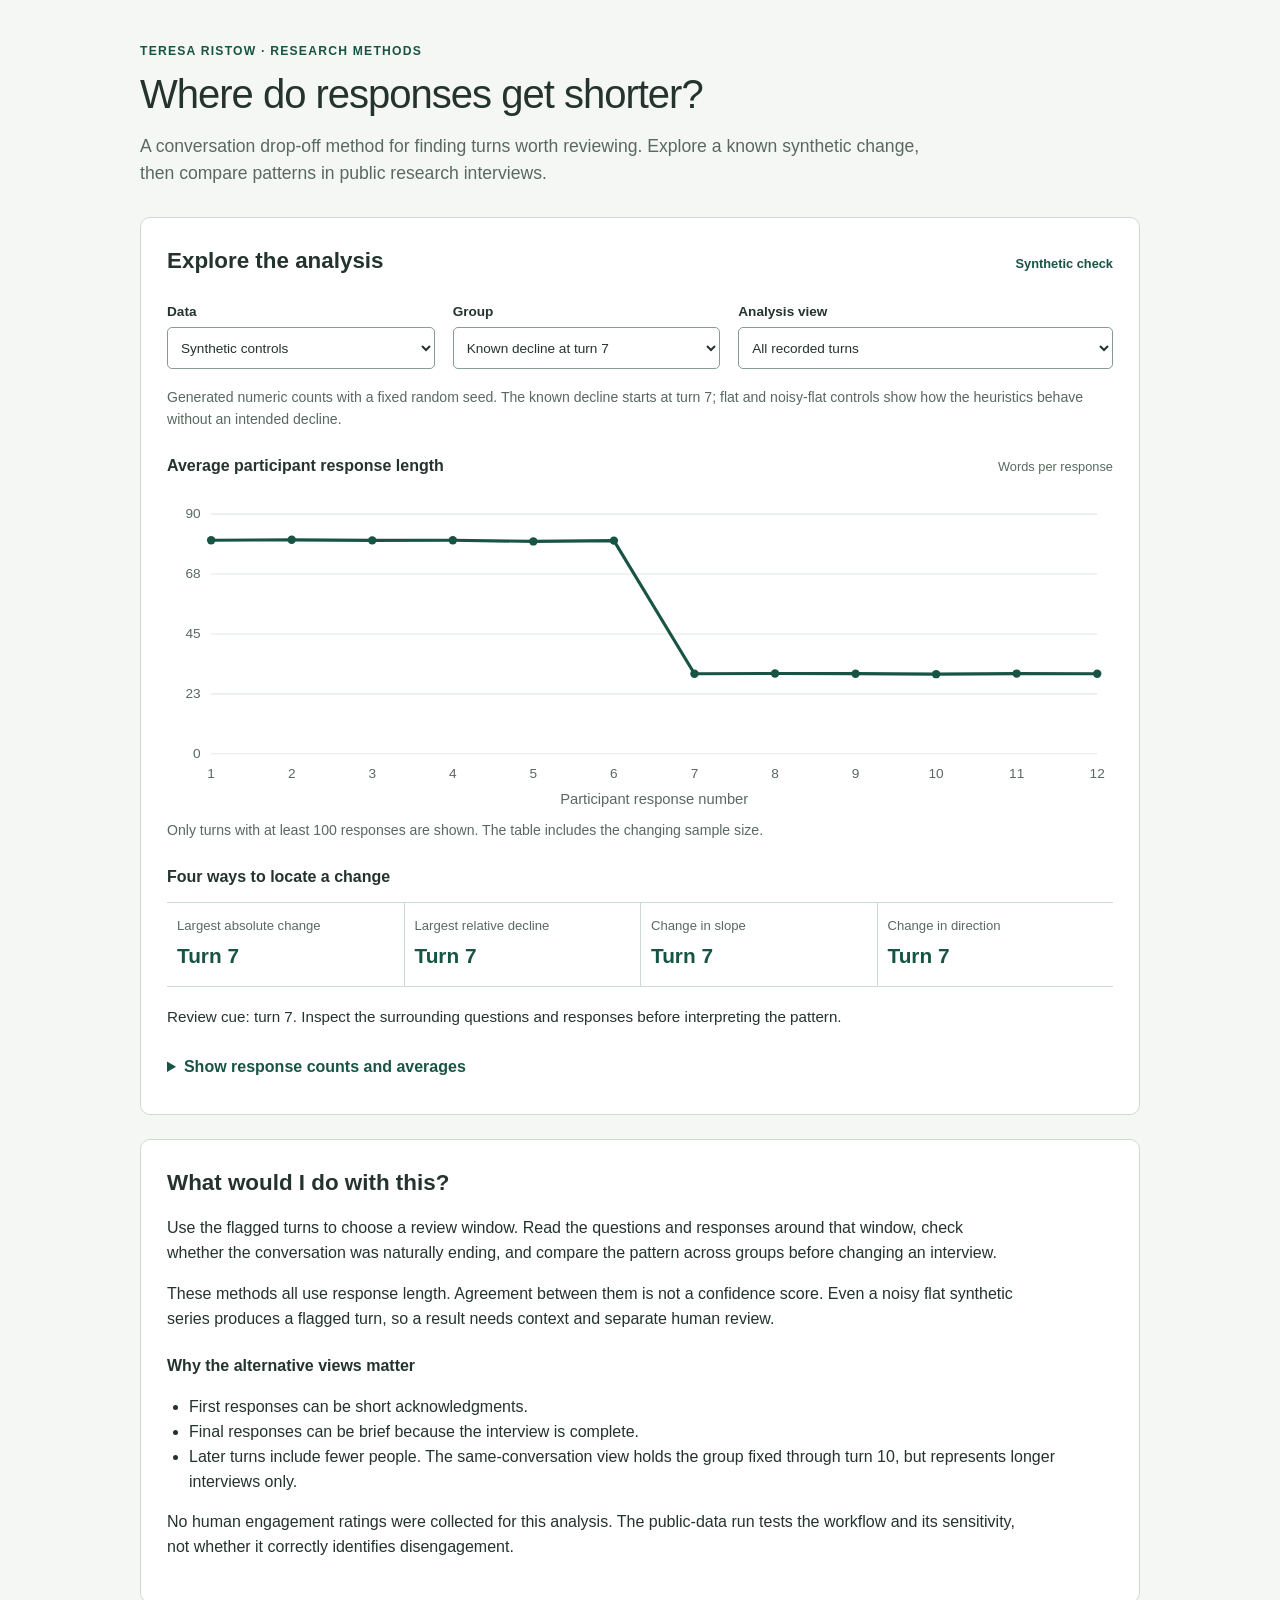
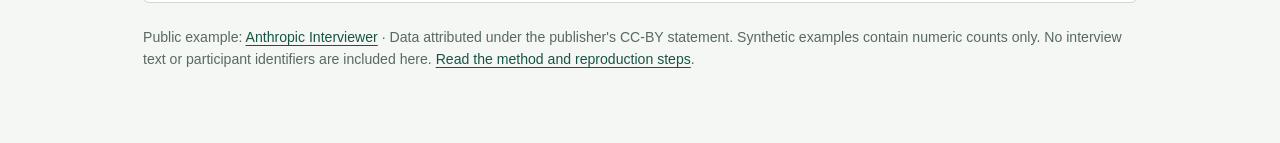
==== demo/index.html @ 4c0823ba "Publish general conversation drop-off method and reproducible public-data example" ====
<!doctype html>
<html lang="en">
<head>
<meta charset="utf-8"><meta name="viewport" content="width=device-width,initial-scale=1">
<title>Conversation Drop-off Analysis</title>
<link rel="stylesheet" href="styles.css">
<script src="data.js" defer></script><script src="app.js" defer></script>
</head>
<body>
<main>
<p class="eyebrow">TERESA RISTOW · RESEARCH METHODS</p>
<h1>Where do responses get shorter?</h1>
<p class="intro">A conversation drop-off method for finding turns worth reviewing. Explore a known synthetic change, then compare patterns in public research interviews.</p>
<section aria-labelledby="explore-title">
<div class="heading"><h2 id="explore-title">Explore the analysis</h2><span id="source-label" class="badge"></span></div>
<div class="controls">
<label>Data<select id="dataset"><option value="synthetic">Synthetic controls</option><option value="public">Public research interviews</option></select></label>
<label>Group<select id="cohort"></select></label>
<label>Analysis view<select id="scenario"><option value="all_turns">All recorded turns</option><option value="exclude_first">Exclude first response</option><option value="exclude_final">Exclude each final response</option><option value="fixed_cohort_10">Same conversations through turn 10</option></select></label>
</div>
<p id="context" class="context" aria-live="polite"></p>
<div class="chart-head"><h3>Average participant response length</h3><span>Words per response</span></div>
<svg id="chart" viewBox="0 0 900 300" role="img" aria-labelledby="chart-title chart-desc"><title id="chart-title">Average response length by turn</title><desc id="chart-desc"></desc></svg>
<p class="small">Only turns with at least 100 responses are shown. The table includes the changing sample size.</p>
<h3>Four ways to locate a change</h3>
<div class="methods" id="methods"></div>
<p id="interpretation" class="interpretation" aria-live="polite"></p>
<details><summary>Show response counts and averages</summary><div class="table-wrap"><table><thead><tr><th>Participant turn</th><th>Responses</th><th>Average words</th><th>Median words</th></tr></thead><tbody id="rows"></tbody></table></div></details>
</section>
<section class="reading"><h2>What would I do with this?</h2>
<p>Use the flagged turns to choose a review window. Read the questions and responses around that window, check whether the conversation was naturally ending, and compare the pattern across groups before changing an interview.</p>
<p>These methods all use response length. Agreement between them is not a confidence score. Even a noisy flat synthetic series produces a flagged turn, so a result needs context and separate human review.</p>
<h3>Why the alternative views matter</h3>
<ul><li>First responses can be short acknowledgments.</li><li>Final responses can be brief because the interview is complete.</li><li>Later turns include fewer people. The same-conversation view holds the group fixed through turn 10, but represents longer interviews only.</li></ul>
<p>No human engagement ratings were collected for this analysis. The public-data run tests the workflow and its sensitivity, not whether it correctly identifies disengagement.</p>
</section>
<footer>Public example: <a href="https://huggingface.co/datasets/Anthropic/AnthropicInterviewer">Anthropic Interviewer</a> · Data attributed under the publisher's CC-BY statement. Synthetic examples contain numeric counts only. No interview text or participant identifiers are included here. <a href="../README.md">Read the method and reproduction steps</a>.</footer>
</main>
</body></html>
---- demo/styles.css ----
:root{font-family:"Segoe UI",Arial,sans-serif;color:#24332d;background:#f5f7f5;font-size:16px;line-height:1.55;--green:#185444;--muted:#596961;--border:#ced9d2}*{box-sizing:border-box}body{margin:0}main{max-width:1060px;margin:0 auto;padding:42px 30px}.eyebrow{font-size:.76rem;letter-spacing:.1em;color:var(--green);font-weight:650;margin:0 0 10px}h1{font-size:2.5rem;line-height:1.15;letter-spacing:-.025em;font-weight:450;margin:0 0 16px}h2{font-size:1.4rem;font-weight:550;margin:0 0 14px}h3{font-size:1rem;margin:23px 0 12px}.intro{max-width:790px;font-size:1.1rem;color:var(--muted);margin:0 0 30px}section{background:white;border:1px solid var(--border);padding:26px;margin:0 0 24px;border-radius:10px}.heading{display:flex;align-items:baseline;justify-content:space-between;gap:20px}.badge{color:var(--green);font-size:.8rem;font-weight:600}.controls{display:grid;grid-template-columns:1fr 1fr 1.4fr;gap:18px;margin:8px 0 18px}label{display:flex;flex-direction:column;gap:5px;font-size:.85rem;font-weight:600}select{width:100%;font:inherit;font-weight:400;color:inherit;padding:9px;border:1px solid #879d90;background:#fff;border-radius:5px;min-height:42px}select:focus-visible,a:focus-visible,summary:focus-visible{outline:3px solid #33826d;outline-offset:3px}.context,.small,footer{color:var(--muted);font-size:.88rem}.context{min-height:42px;margin:0}.chart-head{display:flex;justify-content:space-between;align-items:baseline;gap:10px}.chart-head span{font-size:.8rem;color:var(--muted)}#chart{display:block;width:100%;height:auto;overflow:visible}.methods{display:grid;grid-template-columns:repeat(4,1fr);border-top:1px solid var(--border);border-bottom:1px solid var(--border)}.method{padding:14px 10px}.method+ .method{border-left:1px solid var(--border)}.method span{display:block;font-size:.82rem;line-height:1.4;color:var(--muted)}.method strong{display:block;font-size:1.3rem;font-weight:550;color:var(--green);margin-top:5px}.interpretation{margin:18px 0;font-size:.95rem}.table-wrap{overflow-x:auto}table{width:100%;border-collapse:collapse;margin-top:15px;font-size:.88rem}th,td{text-align:right;padding:8px 10px;border-bottom:1px solid var(--border)}th:first-child,td:first-child{text-align:left}th{background:#edf4ef;font-weight:600}summary{cursor:pointer;color:var(--green);font-weight:600;padding:8px 0}.reading p{max-width:850px}.reading ul{padding-left:22px}footer{padding:0 3px 30px}a{color:var(--green);text-underline-offset:3px}@media(max-width:650px){main{padding:24px 16px}h1{font-size:2rem}section{padding:18px}.controls{grid-template-columns:1fr;gap:12px}.methods{grid-template-columns:1fr 1fr}.method:nth-child(3){border-left:0}.heading{display:block}.context{min-height:0;margin-top:10px}.chart-head{display:block}.chart-head h3{margin-bottom:3px}.method{min-height:90px}.chart-head span{display:block;margin-bottom:10px}}
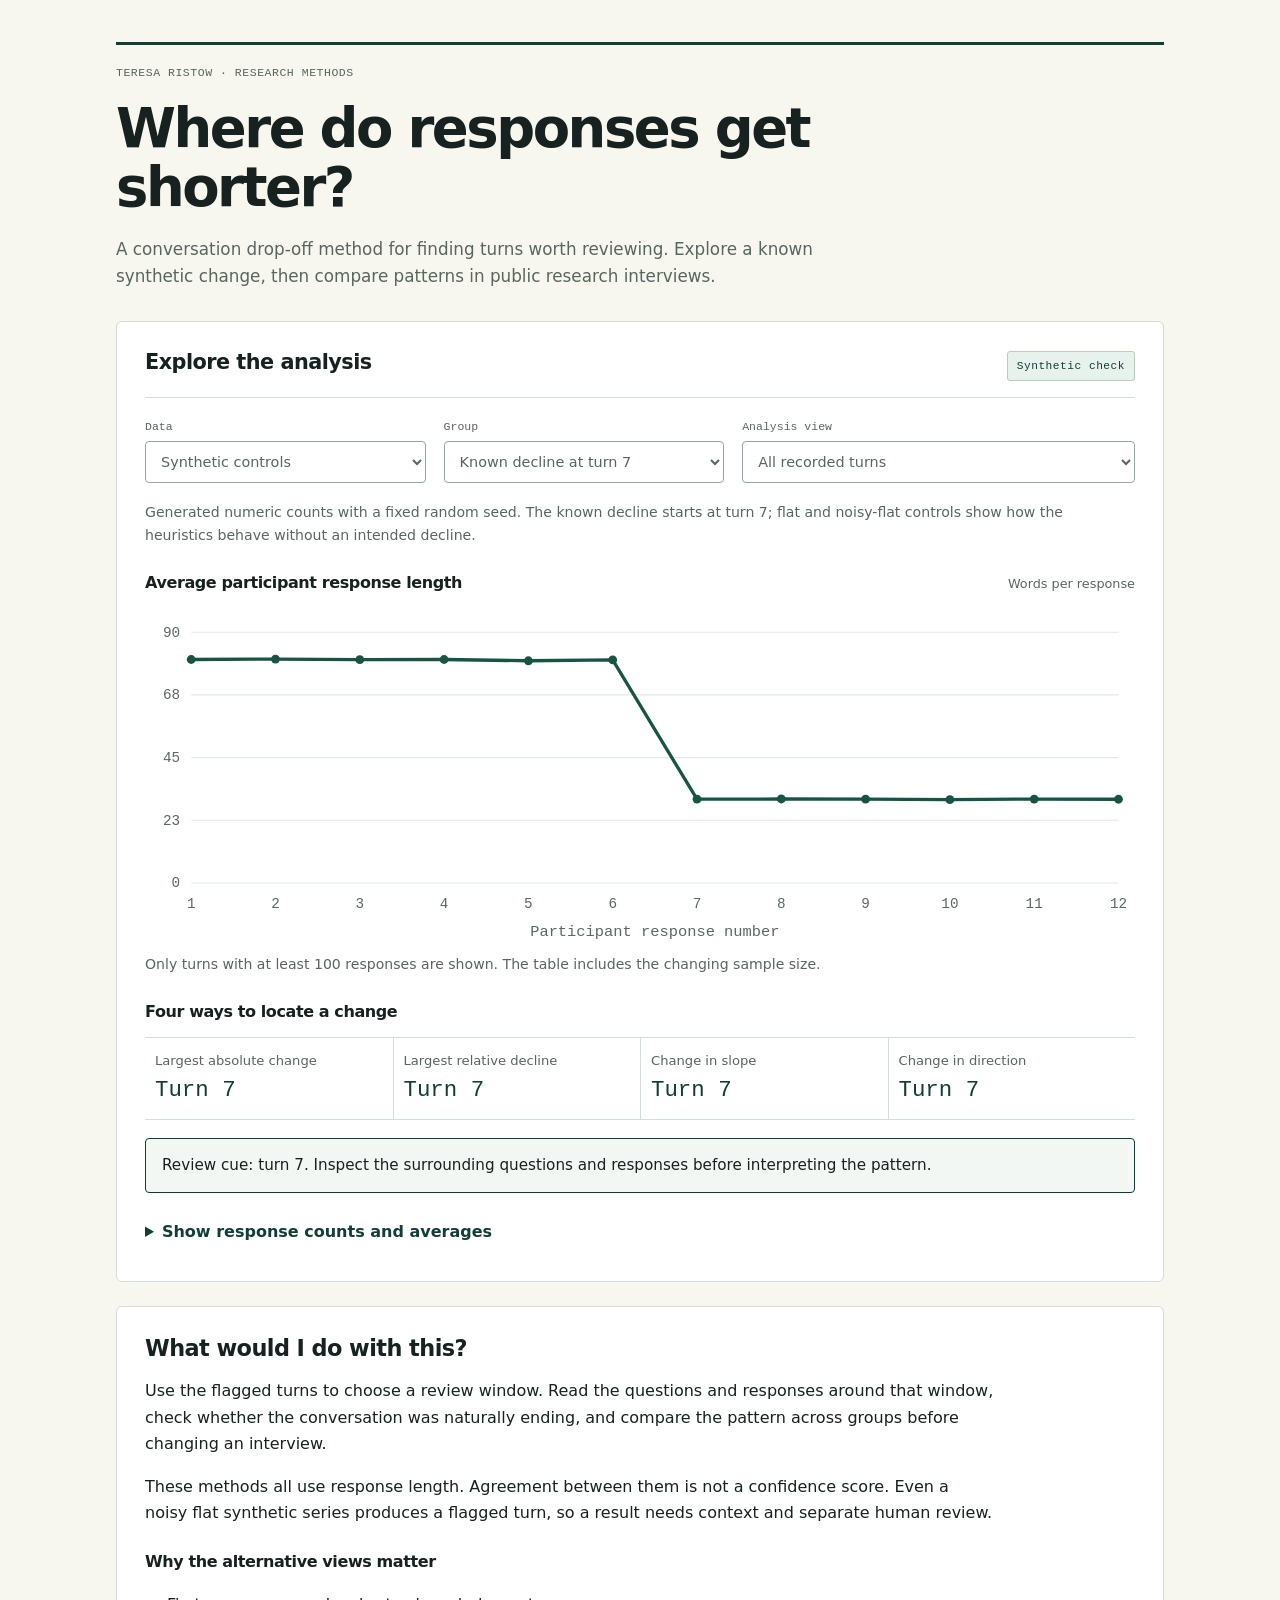
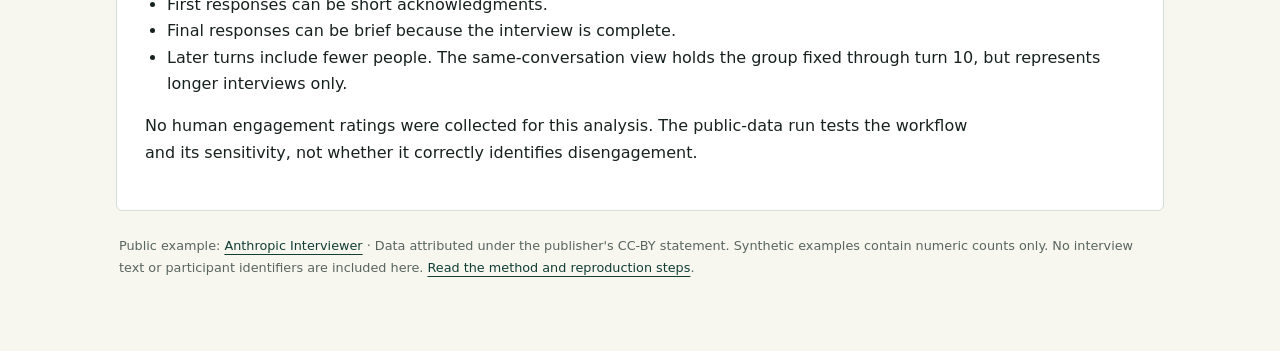
==== commit 6ddd10a1: "Apply shared technical research web branding" ====
--- a/demo/index.html
+++ b/demo/index.html
@@ -5,8 +5,9 @@
 <title>Conversation Drop-off Analysis</title>
 <link rel="stylesheet" href="styles.css">
 <script src="data.js" defer></script><script src="app.js" defer></script>
+<link rel="stylesheet" href="research-web.css?v=20261113">
 </head>
-<body>
+<body class="research-web dropoff-project">
 <main>
 <p class="eyebrow">TERESA RISTOW · RESEARCH METHODS</p>
 <h1>Where do responses get shorter?</h1>
--- a/demo/research-web.css
+++ b/demo/research-web.css
@@ -0,0 +1,131 @@
+/* Teresa Ristow research web system v1 — shared across the three public sites.
+   Sans-serif reading, monospace controls, exact green brand tokens. */
+:root {
+  --rw-forest: #123e35;
+  --rw-teal: #245a60;
+  --rw-sage: #b9cdbd;
+  --rw-mint: #e8f2ec;
+  --rw-soft: #f2f7f4;
+  --rw-lime: #ddf49b;
+  --rw-paper: #f7f7f0;
+  --rw-line: #d5ddd7;
+  --rw-ink: #17211f;
+  --rw-muted: #59655f;
+  --rw-sans: "Segoe UI", Inter, ui-sans-serif, system-ui, -apple-system, BlinkMacSystemFont, Arial, sans-serif;
+  --rw-mono: "Cascadia Code", "SFMono-Regular", Consolas, "Liberation Mono", monospace;
+}
+body.research-web {
+  margin: 0;
+  background: var(--rw-paper);
+  color: var(--rw-ink);
+  font: 400 16px/1.65 var(--rw-sans);
+  -webkit-font-smoothing: antialiased;
+}
+.research-web :is(h1,h2,h3,h4,h5,h6) {
+  font-family: var(--rw-sans);
+  color: var(--rw-ink);
+  font-weight: 650;
+  letter-spacing: -.025em;
+}
+.research-web h1 { font-size: clamp(2rem,4.5vw,3.4rem); line-height: 1.08; letter-spacing: -.045em; }
+.research-web h2 { line-height: 1.22; }
+.research-web a { color: var(--rw-forest); text-underline-offset: 4px; }
+.research-web :is(button,select,input,textarea) { font-family: var(--rw-sans); }
+.research-web :is(button,select,.button) { border-radius: 4px; }
+.research-web :is(a,button,select,input,textarea,summary):focus-visible {
+  outline: 3px solid var(--rw-teal); outline-offset: 3px;
+}
+.research-web :is(.eyebrow,.badge,.stat-label,.guide-step-label,.shift-year-pills,.shift-mode,.shift-play,.guide-controls,.site-name) {
+  font-family: var(--rw-mono); font-weight: 500; letter-spacing: .045em;
+}
+.research-web ::selection { background: var(--rw-lime); color: var(--rw-forest); }
+.research-web :is(.eyebrow,.stat-label,.shift-map-controls label) { color: var(--rw-muted); }
+.research-web table { font-variant-numeric: tabular-nums; }
+.research-web th { background: var(--rw-mint); color: var(--rw-forest); }
+
+/* Conversation diagnostics: a compact technical readout. */
+.dropoff-project { --green: var(--rw-forest); --muted: var(--rw-muted); --border: var(--rw-line); }
+.dropoff-project main { max-width: 1120px; padding: 42px 36px; }
+.dropoff-project .eyebrow { border-top: 3px solid var(--rw-forest); padding-top: 18px; font-size: .72rem; }
+.dropoff-project h1 { margin: 18px 0; max-width: 900px; }
+.dropoff-project .intro { max-width: 770px; font-size: 1.05rem; }
+.dropoff-project section { border: 1px solid var(--rw-line); border-radius: 6px; box-shadow: none; padding: 28px; }
+.dropoff-project .heading { border-bottom: 1px solid var(--rw-line); padding-bottom: 16px; margin-bottom: 20px; }
+.dropoff-project .heading h2 { margin: 0; font-size: 1.3rem; }
+.dropoff-project .badge { background: var(--rw-mint); padding: 5px 9px; border: 1px solid var(--rw-sage); border-radius: 3px; font-size: .7rem; }
+.dropoff-project label { color: var(--rw-muted); font: 500 .72rem/1.5 var(--rw-mono); }
+.dropoff-project select { font: 400 .9rem/1.5 var(--rw-sans); border-color: #93a79b; padding: 11px; }
+.dropoff-project .method strong { font: 500 1.4rem/1.3 var(--rw-mono); color: var(--rw-forest); }
+.dropoff-project #chart text { font-family: var(--rw-mono); }
+.dropoff-project .interpretation { background: var(--rw-soft); border: 1px solid var(--rw-forest); border-radius: 4px; padding: 14px 16px; }
+.dropoff-project .reading { background: #fff; }
+.dropoff-project footer { font-size: .8rem; line-height: 1.7; }
+
+/* SIOP: retain chart/category colors and all existing layout/interaction rules. */
+.siop-project {
+  --bg: var(--rw-paper); --ink: var(--rw-ink); --muted: var(--rw-muted);
+  --line: var(--rw-line); --panel: #fff; --soft: var(--rw-soft);
+  --plum: var(--rw-forest); --blue: var(--rw-teal); --teal: var(--rw-teal);
+  --shell: var(--rw-soft); --wash-lavender: var(--rw-mint);
+  --shadow: none; --deep-shadow: none;
+}
+.siop-project .site-nav { background: rgba(255,255,255,.97); border-bottom: 1px solid var(--rw-line); backdrop-filter: none; }
+.siop-project .brand-mark { color: var(--rw-forest); font-size: 1rem; font-weight: 650; letter-spacing: -.025em; }
+.siop-project .nav-links :is(a,button) { color: var(--rw-muted); border-radius: 4px; box-shadow: none; font: 500 .73rem/1.4 var(--rw-mono); }
+.siop-project .nav-links .active { background: var(--rw-mint); color: var(--rw-forest); }
+.siop-project :is(.home-panel,.home-playground,.section-band,.closing-band) { background: transparent; }
+.siop-project .home-playground h1 { max-width: 1050px; text-align: left; margin-inline: 0; font-weight: 650; }
+.siop-project .hero-copy { text-align: left; margin-inline: 0; max-width: 850px; color: var(--rw-muted); }
+.siop-project :is(.shift-map,.shift-map-panel,.shift-map-canvas,.shift-quick-read,.chart,.guide-controls) {
+  background: #fff; border: 1px solid var(--rw-line); border-radius: 6px; box-shadow: none;
+}
+.siop-project :is(.insight-grid,.compare-grid,.side-matrix,.closing-grid,.river-insights,.meaning-summary-grid) article {
+  background: #fff; border: 1px solid var(--rw-line); border-radius: 6px; box-shadow: none;
+}
+.siop-project .shift-map-topline strong { font-weight: 600; }
+.siop-project :is(.shift-map-controls label,.stat-label,.compare-label,.matrix-label) { font-family: var(--rw-mono); font-weight: 500; }
+.siop-project .shift-map-controls input[type="range"] { accent-color: var(--rw-forest); }
+.siop-project :is(.shift-year-pills button,.shift-mode,.guide-controls button) { border-radius: 4px; box-shadow: none; font-family: var(--rw-mono); font-weight: 500; }
+.siop-project :is(.shift-play,.shift-mode.active) { background: var(--rw-forest); color: #fff; border-color: var(--rw-forest); }
+.siop-project .shift-year-pills button.active { background: var(--rw-forest); color: #fff; }
+.siop-project .shift-quick-read span { background: var(--rw-mint); color: var(--rw-forest); border-radius: 3px; font-family: var(--rw-mono); }
+.siop-project .shift-map-panel { background: var(--rw-soft); }
+.siop-project .home-playground .shift-quick-read { background: #fff; box-shadow: none; }
+.siop-project .section-heading { text-align: left; justify-items: start; }
+.siop-project .section-heading :is(p,h2) { margin-inline: 0; }
+.siop-project .side-thesis { background: var(--rw-forest); }
+.siop-project .side-thesis :is(h2,p,strong) { color: #fff; }
+.siop-project :is(.nav-links button,.guide-controls button,.shift-mode):focus-visible { outline: 3px solid var(--rw-teal); outline-offset: 3px; }
+
+/* MusicNote: a readable technical archive; original report/figures/credits intact. */
+.music-project .navigation-bar { display: flex; align-items: center; justify-content: space-between; gap: 20px; background: #fff; border-bottom: 1px solid var(--rw-line); padding: 18px max(24px,calc((100vw - 1040px)/2)); }
+.music-project .navigation-bar>img { width: 220px; height: auto; max-width: 60%; }
+.music-project .site-name { color: var(--rw-forest); font-size: 12px; margin: 0; }
+.music-project .heading-3 { display: block; float: none; clear: both; max-width: 1040px; margin: 22px auto; padding: 0 24px; text-align: left; color: var(--rw-muted); font: 400 13px/1.7 var(--rw-mono); }
+.music-project .content-wrapper { width: calc(100% - 48px); max-width: 1040px; margin: 0 auto 40px; padding: 38px 44px; background: #fff; border: 1px solid var(--rw-line); border-radius: 6px; }
+.music-project .heading { display: block; text-align: left; color: var(--rw-ink); padding: 0 0 28px; margin: 0 0 26px; border-bottom: 3px solid var(--rw-forest); font-size: clamp(2rem,4.2vw,3.1rem); line-height: 1.12; }
+.music-project :is(.heading-4,.heading-5,.heading-6) { padding: 28px 0 0; margin: 24px 0 18px; border: 0; border-top: 1px solid var(--rw-line); color: var(--rw-forest); font-size: 1.45rem; line-height: 1.3; }
+.music-project :is(.text-block,.text-block-2,.text-block-3) { padding: 0; margin: 0 0 24px; color: #373737; font: 400 16px/1.85 var(--rw-sans); overflow-wrap: anywhere; }
+.music-project .content-wrapper img { display: block; max-width: 100%; height: auto; margin: 24px auto; padding: 0; }
+.music-project .container { color: var(--rw-ink); }
+.music-project.body, .music-project :is(.div-block,.heading-2,.text-span) { border: 0; }
+.music-project .footer { background: #fff; color: var(--rw-muted); border-top: 1px solid var(--rw-line); }
+.music-project .footer :is(a,.footer-link) { color: var(--rw-forest); font-family: var(--rw-mono); }
+.music-project :is(.section,.section.accent,.header-section) { background: #fff; color: var(--rw-ink); }
+.music-project .section.dark { background: var(--rw-forest); color: #fff; }
+.music-project .section.dark :is(h1,h2,h3,p) { color: #fff; }
+@media(max-width:700px) {
+  .dropoff-project main { padding: 24px 16px; }
+  .dropoff-project section { padding: 18px; }
+  .dropoff-project .heading { padding-bottom: 12px; }
+  .siop-project .home-playground h1 { font-size: clamp(1.8rem,7vw,2.5rem); }
+  .siop-project .site-nav { padding-inline: 16px; }
+  .music-project .navigation-bar { padding: 18px; gap: 10px; }
+  .music-project .navigation-bar>img { width: 180px; }
+  .music-project .content-wrapper { width: calc(100% - 24px); padding: 24px 20px; }
+  .music-project .heading-3 { padding: 0 20px; margin-block: 16px; }
+  .music-project :is(.text-block,.text-block-2,.text-block-3) { font-size: 15px; line-height: 1.75; }
+}
+@media(prefers-reduced-motion:reduce) {
+  .research-web *, .research-web *::before, .research-web *::after { animation-duration: .01ms !important; transition-duration: .01ms !important; scroll-behavior: auto !important; }
+}
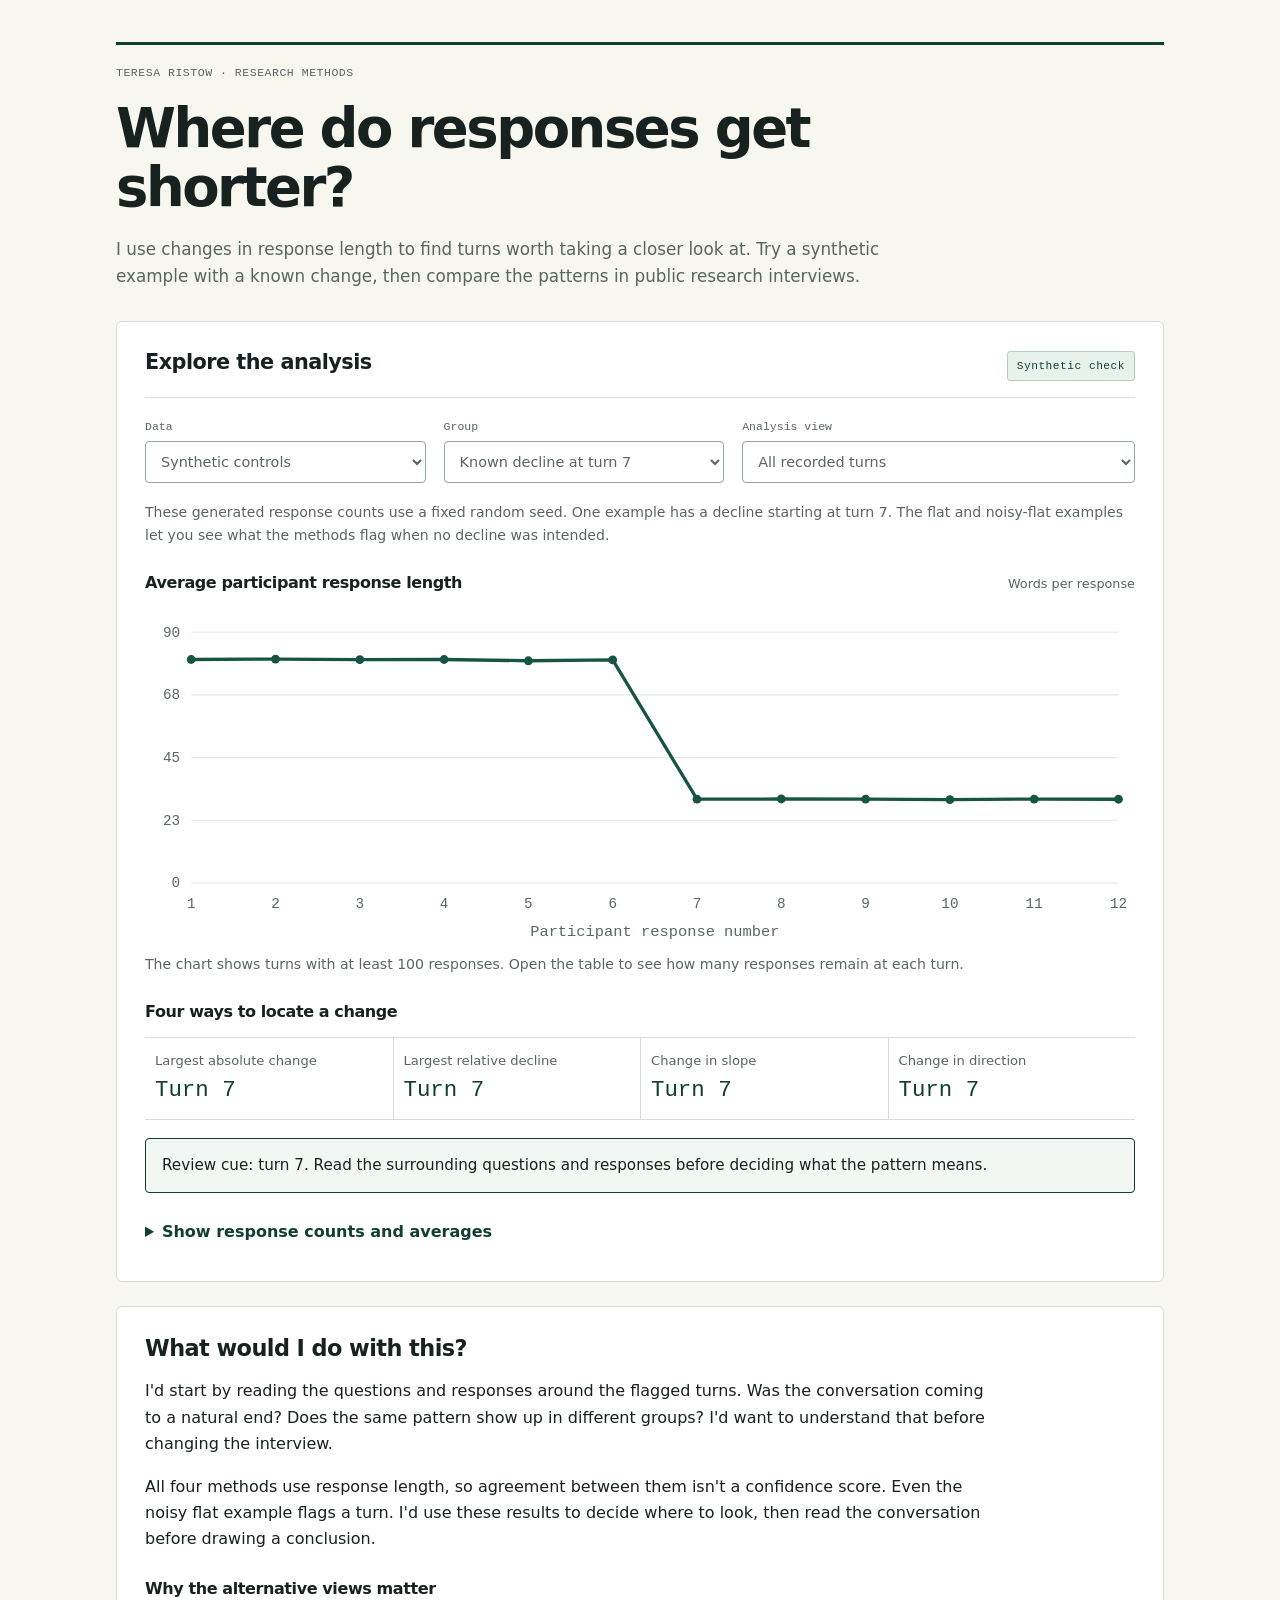
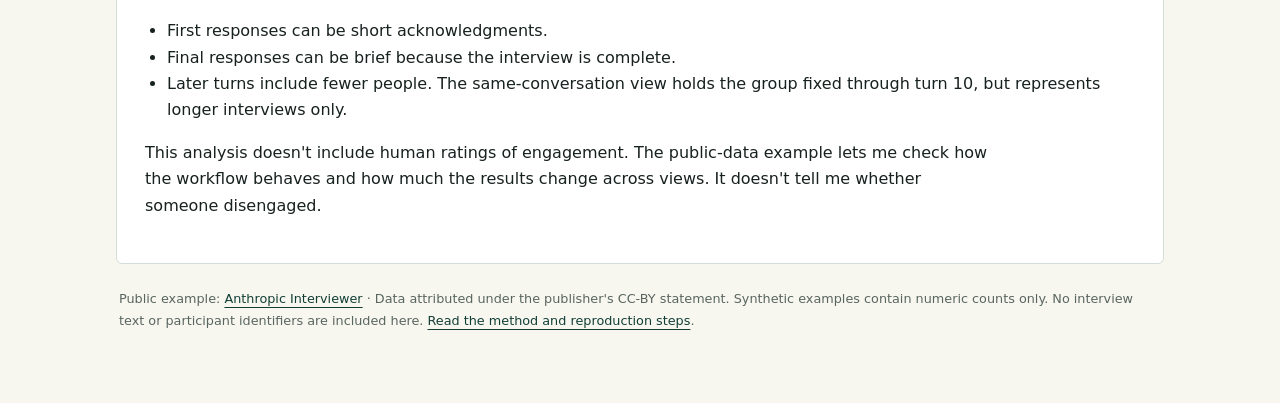
==== commit 520b7858: "Use a more natural voice in project explanations" ====
--- a/demo/index.html
+++ b/demo/index.html
@@ -4,14 +4,14 @@
 <meta charset="utf-8"><meta name="viewport" content="width=device-width,initial-scale=1">
 <title>Conversation Drop-off Analysis</title>
 <link rel="stylesheet" href="styles.css">
-<script src="data.js" defer></script><script src="app.js" defer></script>
+<script src="data.js" defer></script><script src="app.js?v=20261113-voice" defer></script>
 <link rel="stylesheet" href="research-web.css?v=20261113">
 </head>
 <body class="research-web dropoff-project">
 <main>
 <p class="eyebrow">TERESA RISTOW · RESEARCH METHODS</p>
 <h1>Where do responses get shorter?</h1>
-<p class="intro">A conversation drop-off method for finding turns worth reviewing. Explore a known synthetic change, then compare patterns in public research interviews.</p>
+<p class="intro">I use changes in response length to find turns worth taking a closer look at. Try a synthetic example with a known change, then compare the patterns in public research interviews.</p>
 <section aria-labelledby="explore-title">
 <div class="heading"><h2 id="explore-title">Explore the analysis</h2><span id="source-label" class="badge"></span></div>
 <div class="controls">
@@ -22,18 +22,18 @@
 <p id="context" class="context" aria-live="polite"></p>
 <div class="chart-head"><h3>Average participant response length</h3><span>Words per response</span></div>
 <svg id="chart" viewBox="0 0 900 300" role="img" aria-labelledby="chart-title chart-desc"><title id="chart-title">Average response length by turn</title><desc id="chart-desc"></desc></svg>
-<p class="small">Only turns with at least 100 responses are shown. The table includes the changing sample size.</p>
+<p class="small">The chart shows turns with at least 100 responses. Open the table to see how many responses remain at each turn.</p>
 <h3>Four ways to locate a change</h3>
 <div class="methods" id="methods"></div>
 <p id="interpretation" class="interpretation" aria-live="polite"></p>
 <details><summary>Show response counts and averages</summary><div class="table-wrap"><table><thead><tr><th>Participant turn</th><th>Responses</th><th>Average words</th><th>Median words</th></tr></thead><tbody id="rows"></tbody></table></div></details>
 </section>
 <section class="reading"><h2>What would I do with this?</h2>
-<p>Use the flagged turns to choose a review window. Read the questions and responses around that window, check whether the conversation was naturally ending, and compare the pattern across groups before changing an interview.</p>
-<p>These methods all use response length. Agreement between them is not a confidence score. Even a noisy flat synthetic series produces a flagged turn, so a result needs context and separate human review.</p>
+<p>I'd start by reading the questions and responses around the flagged turns. Was the conversation coming to a natural end? Does the same pattern show up in different groups? I'd want to understand that before changing the interview.</p>
+<p>All four methods use response length, so agreement between them isn't a confidence score. Even the noisy flat example flags a turn. I'd use these results to decide where to look, then read the conversation before drawing a conclusion.</p>
 <h3>Why the alternative views matter</h3>
 <ul><li>First responses can be short acknowledgments.</li><li>Final responses can be brief because the interview is complete.</li><li>Later turns include fewer people. The same-conversation view holds the group fixed through turn 10, but represents longer interviews only.</li></ul>
-<p>No human engagement ratings were collected for this analysis. The public-data run tests the workflow and its sensitivity, not whether it correctly identifies disengagement.</p>
+<p>This analysis doesn't include human ratings of engagement. The public-data example lets me check how the workflow behaves and how much the results change across views. It doesn't tell me whether someone disengaged.</p>
 </section>
 <footer>Public example: <a href="https://huggingface.co/datasets/Anthropic/AnthropicInterviewer">Anthropic Interviewer</a> · Data attributed under the publisher's CC-BY statement. Synthetic examples contain numeric counts only. No interview text or participant identifiers are included here. <a href="../README.md">Read the method and reproduction steps</a>.</footer>
 </main>
